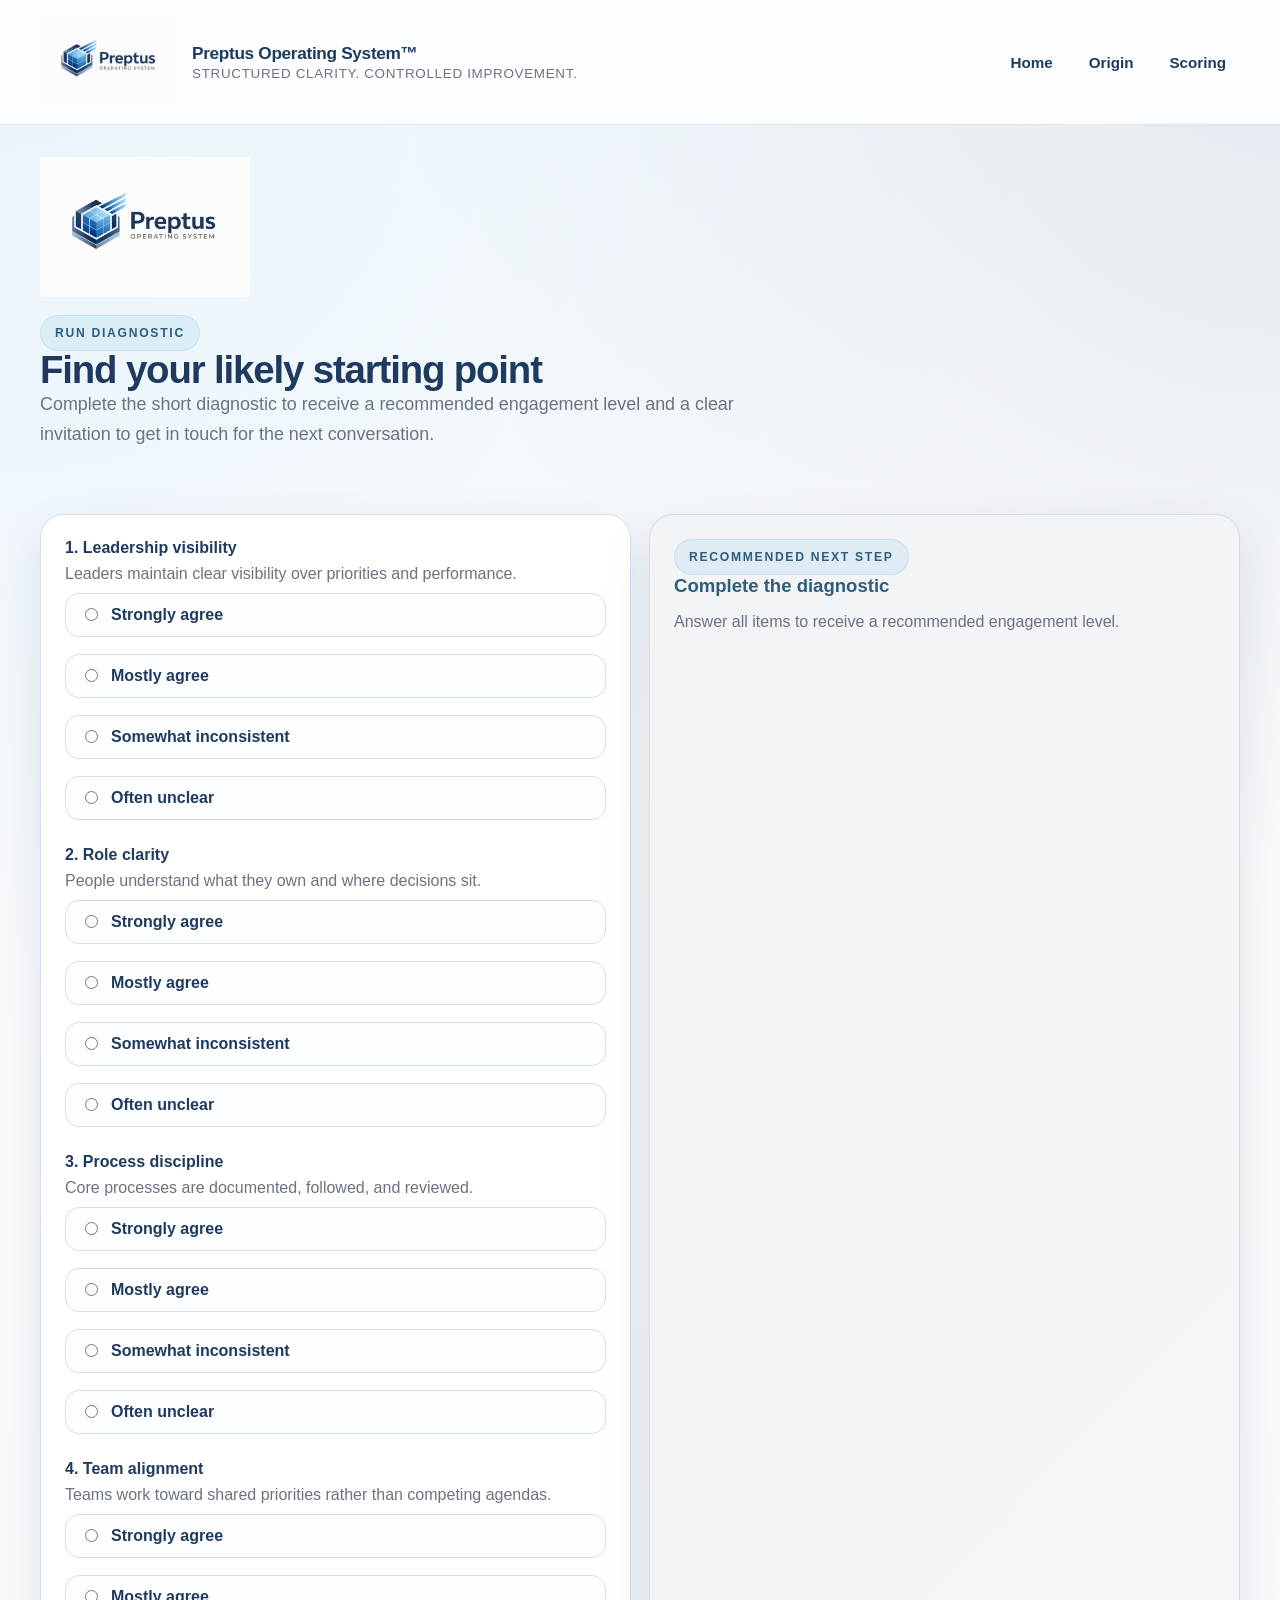
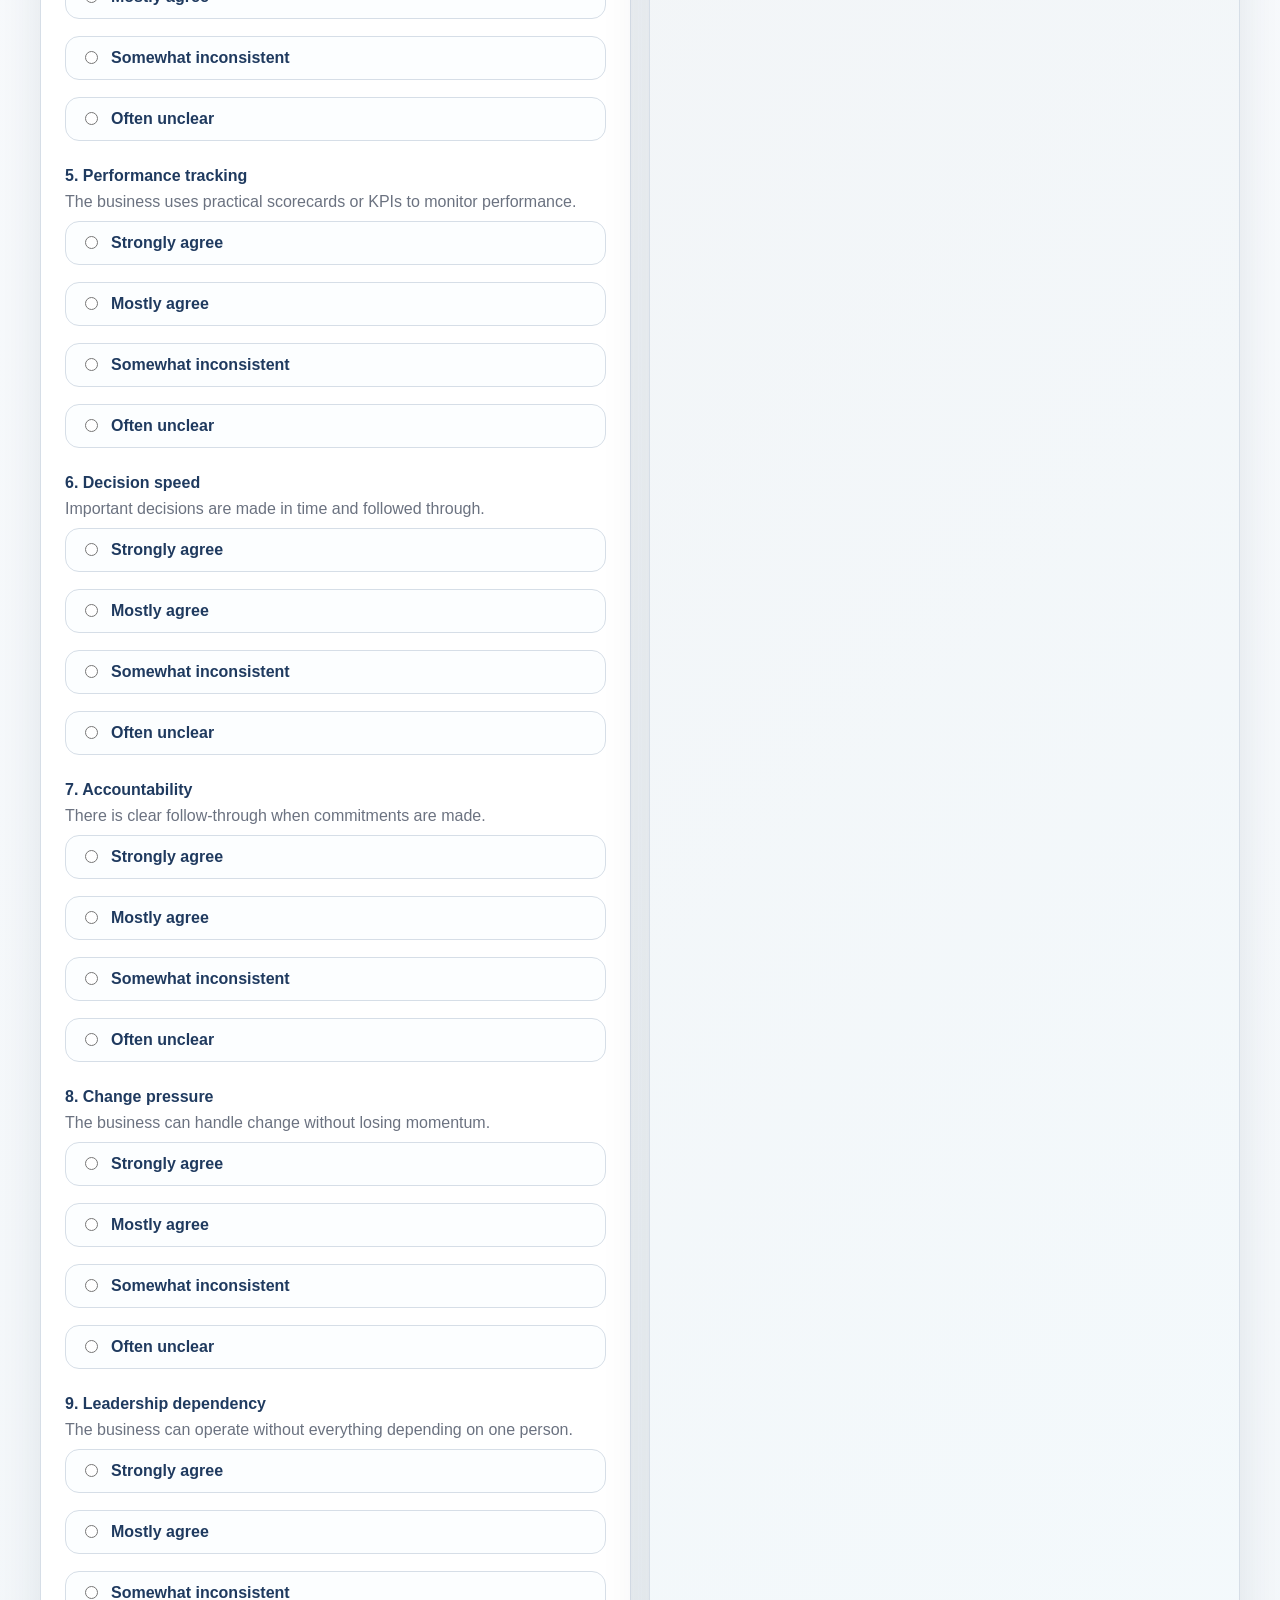
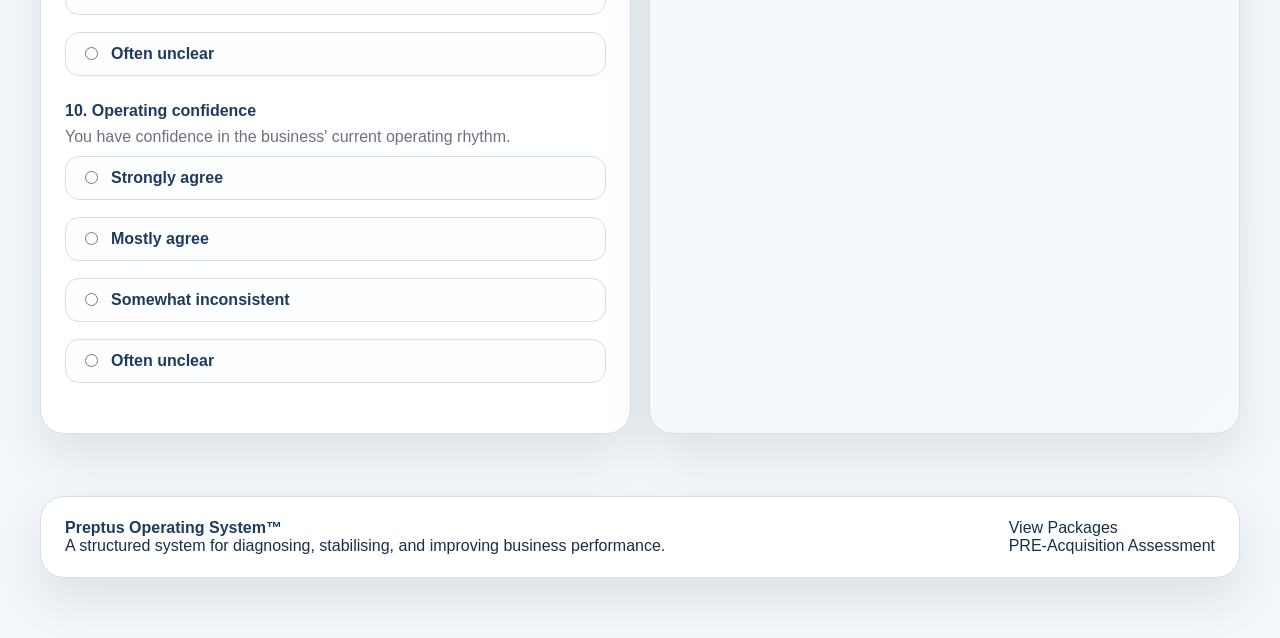
==== diagnostic.html @ 51f9f7cd "Add files via upload" ====
<!doctype html><html lang="en"><head><meta charset="utf-8"><meta name="viewport" content="width=device-width,initial-scale=1"><title>Run Diagnostic | Preptus Operating System™</title><link rel="stylesheet" href="styles.css"></head><body>
<header class="site-header"><div class="container header-inner"><a class="brand" href="index.html"><img src="logo.png" alt="Preptus logo"><div class="brand-lockup"><div class="brand-title">Preptus Operating System™</div><div class="brand-sub">Structured clarity. Controlled improvement.</div></div></a><nav class="nav"><a href="index.html">Home</a><a href="origin.html">Origin</a><a href="scoring.html">Scoring</a></nav></div></header>
<main class="container"><section class="page-hero"><img class="page-header-logo" src="logo.png" alt="Preptus logo"><div class="badge">Run Diagnostic</div><h1 class="page-title">Find your likely starting point</h1><p class="page-lead">Complete the short diagnostic to receive a recommended engagement level and a clear invitation to get in touch for the next conversation.</p></section>
<section class="section grid-2">
<div class="form-wrap">
<div class="field"><label>1. Leadership visibility</label><div class="muted" style="margin-bottom:10px">Leaders maintain clear visibility over priorities and performance.</div><div class="radio-group"><label class="radio-item"><input type="radio" name="q1" value="0"><span><strong>Strongly agree</strong></span></label><label class="radio-item"><input type="radio" name="q1" value="1"><span><strong>Mostly agree</strong></span></label><label class="radio-item"><input type="radio" name="q1" value="3"><span><strong>Somewhat inconsistent</strong></span></label><label class="radio-item"><input type="radio" name="q1" value="4"><span><strong>Often unclear</strong></span></label></div></div>
<div class="field"><label>2. Role clarity</label><div class="muted" style="margin-bottom:10px">People understand what they own and where decisions sit.</div><div class="radio-group"><label class="radio-item"><input type="radio" name="q2" value="0"><span><strong>Strongly agree</strong></span></label><label class="radio-item"><input type="radio" name="q2" value="1"><span><strong>Mostly agree</strong></span></label><label class="radio-item"><input type="radio" name="q2" value="3"><span><strong>Somewhat inconsistent</strong></span></label><label class="radio-item"><input type="radio" name="q2" value="4"><span><strong>Often unclear</strong></span></label></div></div>
<div class="field"><label>3. Process discipline</label><div class="muted" style="margin-bottom:10px">Core processes are documented, followed, and reviewed.</div><div class="radio-group"><label class="radio-item"><input type="radio" name="q3" value="0"><span><strong>Strongly agree</strong></span></label><label class="radio-item"><input type="radio" name="q3" value="1"><span><strong>Mostly agree</strong></span></label><label class="radio-item"><input type="radio" name="q3" value="3"><span><strong>Somewhat inconsistent</strong></span></label><label class="radio-item"><input type="radio" name="q3" value="4"><span><strong>Often unclear</strong></span></label></div></div>
<div class="field"><label>4. Team alignment</label><div class="muted" style="margin-bottom:10px">Teams work toward shared priorities rather than competing agendas.</div><div class="radio-group"><label class="radio-item"><input type="radio" name="q4" value="0"><span><strong>Strongly agree</strong></span></label><label class="radio-item"><input type="radio" name="q4" value="1"><span><strong>Mostly agree</strong></span></label><label class="radio-item"><input type="radio" name="q4" value="3"><span><strong>Somewhat inconsistent</strong></span></label><label class="radio-item"><input type="radio" name="q4" value="4"><span><strong>Often unclear</strong></span></label></div></div>
<div class="field"><label>5. Performance tracking</label><div class="muted" style="margin-bottom:10px">The business uses practical scorecards or KPIs to monitor performance.</div><div class="radio-group"><label class="radio-item"><input type="radio" name="q5" value="0"><span><strong>Strongly agree</strong></span></label><label class="radio-item"><input type="radio" name="q5" value="1"><span><strong>Mostly agree</strong></span></label><label class="radio-item"><input type="radio" name="q5" value="3"><span><strong>Somewhat inconsistent</strong></span></label><label class="radio-item"><input type="radio" name="q5" value="4"><span><strong>Often unclear</strong></span></label></div></div>
<div class="field"><label>6. Decision speed</label><div class="muted" style="margin-bottom:10px">Important decisions are made in time and followed through.</div><div class="radio-group"><label class="radio-item"><input type="radio" name="q6" value="0"><span><strong>Strongly agree</strong></span></label><label class="radio-item"><input type="radio" name="q6" value="1"><span><strong>Mostly agree</strong></span></label><label class="radio-item"><input type="radio" name="q6" value="3"><span><strong>Somewhat inconsistent</strong></span></label><label class="radio-item"><input type="radio" name="q6" value="4"><span><strong>Often unclear</strong></span></label></div></div>
<div class="field"><label>7. Accountability</label><div class="muted" style="margin-bottom:10px">There is clear follow-through when commitments are made.</div><div class="radio-group"><label class="radio-item"><input type="radio" name="q7" value="0"><span><strong>Strongly agree</strong></span></label><label class="radio-item"><input type="radio" name="q7" value="1"><span><strong>Mostly agree</strong></span></label><label class="radio-item"><input type="radio" name="q7" value="3"><span><strong>Somewhat inconsistent</strong></span></label><label class="radio-item"><input type="radio" name="q7" value="4"><span><strong>Often unclear</strong></span></label></div></div>
<div class="field"><label>8. Change pressure</label><div class="muted" style="margin-bottom:10px">The business can handle change without losing momentum.</div><div class="radio-group"><label class="radio-item"><input type="radio" name="q8" value="0"><span><strong>Strongly agree</strong></span></label><label class="radio-item"><input type="radio" name="q8" value="1"><span><strong>Mostly agree</strong></span></label><label class="radio-item"><input type="radio" name="q8" value="3"><span><strong>Somewhat inconsistent</strong></span></label><label class="radio-item"><input type="radio" name="q8" value="4"><span><strong>Often unclear</strong></span></label></div></div>
<div class="field"><label>9. Leadership dependency</label><div class="muted" style="margin-bottom:10px">The business can operate without everything depending on one person.</div><div class="radio-group"><label class="radio-item"><input type="radio" name="q9" value="0"><span><strong>Strongly agree</strong></span></label><label class="radio-item"><input type="radio" name="q9" value="1"><span><strong>Mostly agree</strong></span></label><label class="radio-item"><input type="radio" name="q9" value="3"><span><strong>Somewhat inconsistent</strong></span></label><label class="radio-item"><input type="radio" name="q9" value="4"><span><strong>Often unclear</strong></span></label></div></div>
<div class="field"><label>10. Operating confidence</label><div class="muted" style="margin-bottom:10px">You have confidence in the business' current operating rhythm.</div><div class="radio-group"><label class="radio-item"><input type="radio" name="q10" value="0"><span><strong>Strongly agree</strong></span></label><label class="radio-item"><input type="radio" name="q10" value="1"><span><strong>Mostly agree</strong></span></label><label class="radio-item"><input type="radio" name="q10" value="3"><span><strong>Somewhat inconsistent</strong></span></label><label class="radio-item"><input type="radio" name="q10" value="4"><span><strong>Often unclear</strong></span></label></div></div>
</div>
<aside class="score-panel"><div class="badge">Recommended next step</div><div class="score-tier" id="scoreTier">Complete the diagnostic</div><p id="scoreNote" class="note">Answer all items to receive a recommended engagement level.</p><div id="diagResult" class="hidden-result"><div class="recommend-box"><h3 id="diagPackage">Package recommended</h3><p id="diagSummary"></p></div><div class="contact-panel"><p class="small-note">If you would like more detail on the recommended package, reach out below and include any context you think would be helpful.</p><form class="contact-form"><div class="field"><label>Name</label><input type="text" placeholder="Your name"></div><div class="field"><label>Email</label><input type="email" placeholder="Your email"></div><div class="field"><label>Business name</label><input type="text" placeholder="Business name"></div><div class="field"><label>Anything important to know</label><textarea rows="4" placeholder="Current pressure, team size, goals, or timing"></textarea></div><button type="button" class="btn btn-primary">Request further information</button></form></div></div></aside>
</section></main><footer class="footer"><div class="container footer-card"><div><strong>Preptus Operating System™</strong><br>A structured system for diagnosing, stabilising, and improving business performance.</div><div><a href="packages.html">View Packages</a><br><a href="acquisition.html">PRE-Acquisition Assessment</a></div></div></footer><script src="script.js"></script></body></html>
---- styles.css ----
:root{
  --navy:#1F3A5F;
  --steel:#2F5D7C;
  --slate:#6B7280;
  --light:#E5E7EB;
  --accent:#3FA7D6;
  --ink:#163049;
  --soft:#F6F8FB;
  --white:#FFFFFF;
  --dark:#0F1724;
  --card:#F9FBFD;
  --line:#D6DEE7;
  --success:#2C7A7B;
  --shadow:0 20px 50px rgba(18,37,58,.10);
  --radius:24px;
  --max:1200px;
}
*{box-sizing:border-box}
html{scroll-behavior:smooth}
body{
  margin:0;
  font-family:Inter, Montserrat, Arial, Helvetica, sans-serif;
  color:var(--ink);
  background:
    radial-gradient(circle at top left, rgba(63,167,214,.10), transparent 26%),
    radial-gradient(circle at top right, rgba(47,93,124,.12), transparent 22%),
    linear-gradient(180deg, #fbfcfe 0%, #f3f7fa 100%);
}
a{color:inherit;text-decoration:none}
a:hover{text-decoration:none}
img{display:block;max-width:100%}
.container{width:min(var(--max), calc(100% - 40px));margin:0 auto}
.site-header{position:sticky;top:0;z-index:100;background:rgba(255,255,255,.88);backdrop-filter:blur(14px);border-bottom:1px solid rgba(214,222,231,.75)}
.header-inner{display:flex;align-items:center;justify-content:space-between;gap:20px;padding:16px 0}
.brand{display:flex;align-items:center;gap:14px;min-width:0}
.brand img{width:138px;height:auto}
.brand-title{font-weight:800;color:var(--navy);letter-spacing:-.02em;font-size:1.08rem}
.brand-sub{color:var(--slate);font-size:.84rem;margin-top:2px;letter-spacing:.05em;text-transform:uppercase}
.nav{display:flex;align-items:center;gap:8px;flex-wrap:wrap}
.nav a{padding:10px 14px;border-radius:999px;color:var(--navy);font-weight:700;font-size:.95rem}
.nav a.active,.nav a:hover{background:var(--soft)}
.hero{padding:72px 0 34px}
.hero-grid{display:grid;grid-template-columns:1.1fr .9fr;gap:34px;align-items:center}
.eyebrow,.badge,.tier{display:inline-flex;align-items:center;gap:10px;padding:10px 14px;border-radius:999px;background:rgba(63,167,214,.10);color:var(--steel);font-size:.76rem;font-weight:800;letter-spacing:.14em;text-transform:uppercase;border:1px solid rgba(63,167,214,.15)}
h1{margin:18px 0 14px;font-size:clamp(2.4rem,5vw,5rem);line-height:.98;letter-spacing:-.04em;color:var(--navy)}
h2,.page-title{margin:0;font-size:clamp(1.7rem,3vw,2.6rem);letter-spacing:-.03em;color:var(--navy)}
.lead,.page-lead{margin:0;max-width:760px;font-size:1.12rem;line-height:1.72;color:var(--slate)}
.hero-actions{display:flex;flex-wrap:wrap;gap:14px;margin-top:26px}
.btn{display:inline-flex;align-items:center;justify-content:center;gap:10px;padding:16px 22px;border-radius:999px;font-weight:800;transition:.18s ease}
.btn:hover{transform:translateY(-1px)}
.btn-primary{background:linear-gradient(135deg,var(--steel),var(--navy));color:#fff;box-shadow:var(--shadow)}
.btn-secondary{background:#fff;color:var(--navy);border:1px solid var(--line)}
.btn-ghost{background:rgba(63,167,214,.10);color:var(--steel);border:1px solid rgba(63,167,214,.15)}
.hero-panel,.card,.table-wrap,.form-wrap,.score-panel,.footer-card,.strip{background:#fff;border:1px solid var(--line);border-radius:24px;box-shadow:var(--shadow)}
.hero-panel{padding:24px}
.hero-logo-card{background:linear-gradient(145deg, #ffffff 5%, #f1f6fb 100%);border-radius:24px;padding:20px;border:1px solid var(--line)}
.hero-logo-card img{width:100%;max-width:460px;margin:0 auto}
.metrics{display:grid;grid-template-columns:repeat(2,minmax(0,1fr));gap:14px;margin-top:16px}
.metric{background:#fff;border:1px solid var(--line);border-radius:18px;padding:16px}
.metric strong{display:block;font-size:1.2rem;line-height:1.2;color:var(--navy);margin-bottom:6px}
.metric span{color:var(--slate);font-size:.95rem;line-height:1.5}
.section,.page-hero{padding:32px 0}
.section-head{display:flex;justify-content:space-between;gap:20px;align-items:end;margin-bottom:18px}
.section-head p,.section-intro{margin:0;max-width:640px;color:var(--slate);line-height:1.7}
.grid-2,.grid-3,.grid-4,.phase-grid,.panel-row{display:grid;gap:18px}
.grid-2{grid-template-columns:repeat(2,minmax(0,1fr))}
.grid-3{grid-template-columns:repeat(3,minmax(0,1fr))}
.grid-4{grid-template-columns:repeat(4,minmax(0,1fr))}
.card{padding:24px}
.card h3{margin:0 0 10px;color:var(--navy);font-size:1.18rem;letter-spacing:-.02em}
.card p,.card li,.card .sub{color:var(--slate);line-height:1.7}
.card ul{margin:0;padding-left:18px}
.icon-dot{width:44px;height:44px;border-radius:14px;display:grid;place-items:center;background:linear-gradient(135deg, rgba(63,167,214,.14), rgba(31,58,95,.08));color:var(--navy);font-weight:900;margin-bottom:14px}
.method-band{background:linear-gradient(135deg, rgba(31,58,95,.97), rgba(47,93,124,.95));color:#fff;border-radius:30px;padding:34px;box-shadow:var(--shadow)}
.method-band h2,.method-band h3{color:#fff}
.method-band p,.method-band li{color:rgba(255,255,255,.84)}
.phase-grid{grid-template-columns:repeat(3,minmax(0,1fr));margin-top:20px}
.phase{background:rgba(255,255,255,.07);border:1px solid rgba(255,255,255,.12);border-radius:22px;padding:22px}
.phase .step{color:#9dd6ef;text-transform:uppercase;letter-spacing:.14em;font-size:.76rem;font-weight:800;margin-bottom:10px}
.strip{padding:18px 20px;display:flex;justify-content:space-between;gap:18px;align-items:center;flex-wrap:wrap}
.strip strong{color:var(--navy);font-size:1.02rem}
.package{position:relative;overflow:hidden}
.package::after{content:"";position:absolute;inset:auto -40px -40px auto;width:120px;height:120px;background:radial-gradient(circle, rgba(63,167,214,.12), transparent 62%)}
.mock-interface{background:var(--dark);border-radius:30px;overflow:hidden;box-shadow:0 26px 70px rgba(15,23,36,.30);border:1px solid rgba(255,255,255,.05)}
.mock-topbar{display:flex;justify-content:space-between;align-items:center;padding:16px 18px;background:rgba(255,255,255,.04);border-bottom:1px solid rgba(255,255,255,.07)}
.mock-title{color:#fff;font-weight:800}.mock-sub{color:rgba(255,255,255,.60);font-size:.9rem}
.mock-body{display:grid;grid-template-columns:240px 1fr;min-height:420px}
.sidebar{padding:18px;border-right:1px solid rgba(255,255,255,.07);background:rgba(255,255,255,.02)}
.sidebar .nav-item{padding:12px 14px;border-radius:14px;color:rgba(255,255,255,.72);margin-bottom:10px;font-weight:700}
.sidebar .nav-item.active{background:rgba(63,167,214,.18);color:#fff}
.panel-area{padding:22px;display:grid;gap:16px}.panel-row{grid-template-columns:repeat(3,minmax(0,1fr))}
.panel-card{background:rgba(255,255,255,.04);border:1px solid rgba(255,255,255,.07);border-radius:20px;padding:18px}
.panel-card h4{margin:0 0 8px;color:#fff}.panel-card p{margin:0;color:rgba(255,255,255,.66);line-height:1.6;font-size:.95rem}
.bar{height:10px;border-radius:999px;background:rgba(255,255,255,.08);overflow:hidden;margin-top:12px}.bar>span{display:block;height:100%;border-radius:999px;background:linear-gradient(90deg,var(--accent),#8fd2ec)}
.table-wrap{overflow-x:auto}.table-wrap table{width:100%;border-collapse:collapse;min-width:700px}.table-wrap th,.table-wrap td{padding:14px 16px;border-bottom:1px solid var(--line);vertical-align:top}.table-wrap th{background:var(--navy);color:#fff;text-align:left}.table-wrap tr:nth-child(even) td{background:#fbfdff}
.form-wrap,.score-panel{padding:24px}.score-panel{background:linear-gradient(135deg, rgba(31,58,95,.06), rgba(63,167,214,.06)), #fff}
.score-big{font-size:3rem;line-height:1;color:var(--navy);font-weight:900;margin:8px 0 10px}.score-tier{font-size:1.16rem;font-weight:800;color:var(--steel);margin-bottom:10px}
.field{margin-bottom:18px}label{display:block;font-weight:800;margin-bottom:8px;color:var(--navy)}.radio-group{display:grid;gap:9px}.radio-item{display:flex;gap:10px;align-items:flex-start;padding:12px 14px;border-radius:14px;border:1px solid var(--line);background:#fcfeff}.radio-item input{width:auto;margin-top:2px}.muted,.note{color:var(--slate)}
.footer{padding:30px 0 60px}.footer-card{padding:22px 24px;display:flex;justify-content:space-between;gap:16px;flex-wrap:wrap}.footer-card strong{color:var(--navy)}
.page-header-logo{width:210px;margin-bottom:18px}.list-check{padding-left:18px;line-height:1.7}
@media (max-width:1040px){.hero-grid,.grid-2,.grid-3,.grid-4,.phase-grid,.panel-row,.mock-body{grid-template-columns:1fr}.section-head{align-items:start;flex-direction:column}.header-inner{flex-direction:column;align-items:flex-start}.brand img{width:122px}}
@media (max-width:680px){.container{width:min(var(--max), calc(100% - 24px))}.hero{padding-top:42px}.metrics{grid-template-columns:1fr}.nav{gap:4px}.nav a{padding:9px 11px;font-size:.9rem}.btn{width:100%}}

.hidden-result{display:none;margin-top:18px}
.recommend-box{padding:18px;border:1px solid var(--line);border-radius:18px;background:#fff;margin-bottom:18px}
.recommend-box h3{margin:0 0 8px;color:var(--navy)}
.contact-form input,.contact-form textarea{width:100%;padding:14px 16px;border:1px solid var(--line);border-radius:14px;font:inherit;color:var(--ink);background:#fcfeff}
.contact-form textarea{resize:vertical}

.inline-actions{display:flex;gap:12px;flex-wrap:wrap;margin-top:18px}
.contact-panel{margin-top:16px;padding-top:8px}
.small-note{font-size:.92rem;color:var(--slate)}
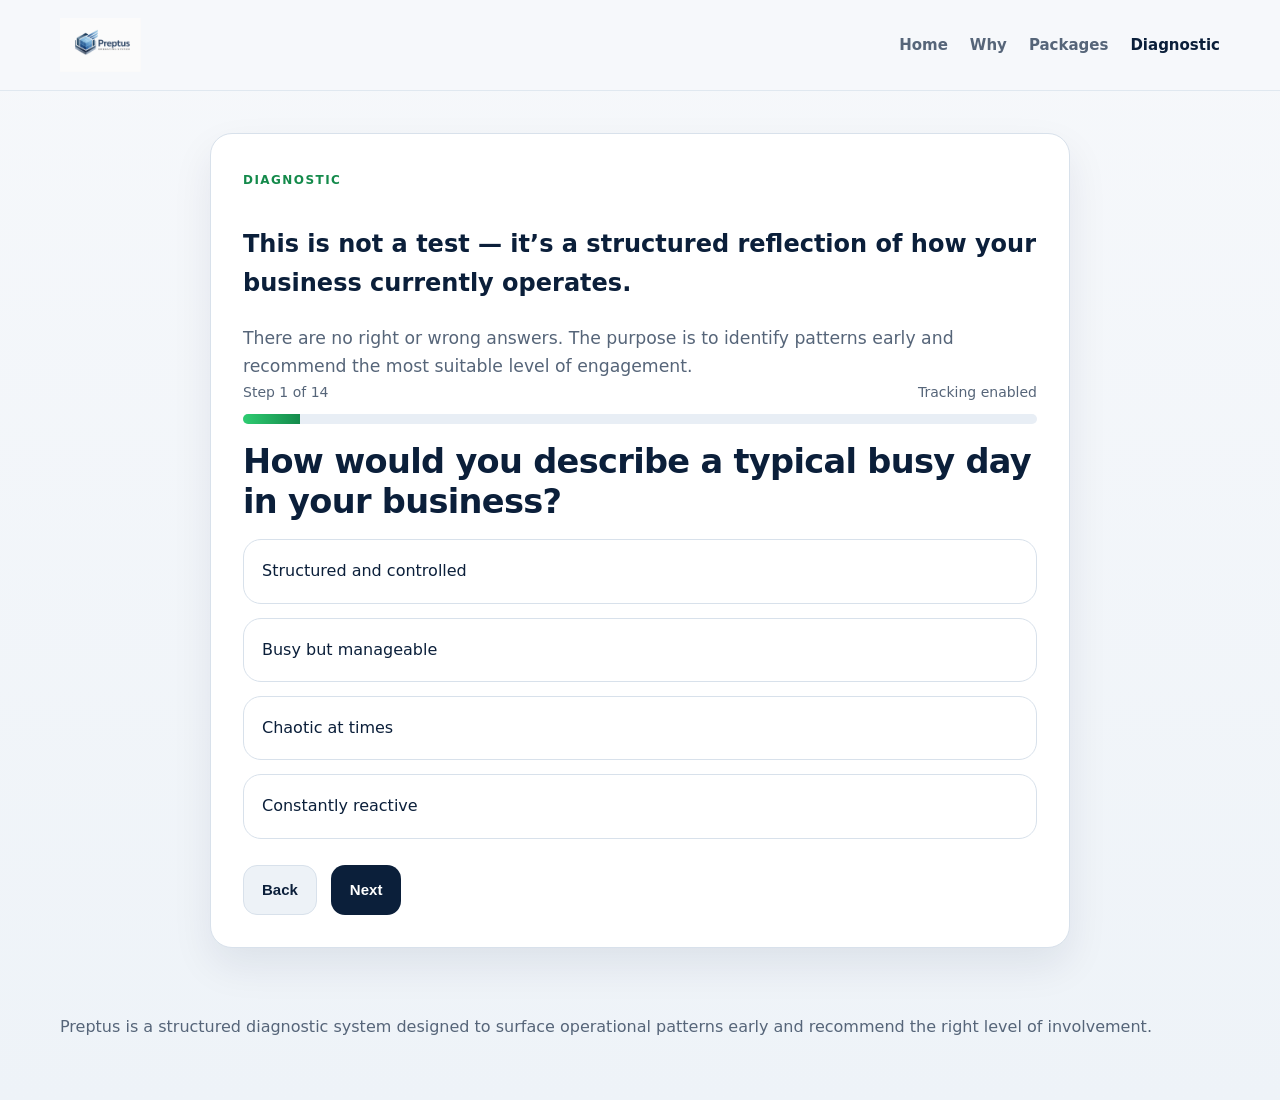
==== commit ff0f73bc: "Add files via upload" ====
--- a/diagnostic.html
+++ b/diagnostic.html
@@ -1,18 +1,87 @@
-<!doctype html><html lang="en"><head><meta charset="utf-8"><meta name="viewport" content="width=device-width,initial-scale=1"><title>Run Diagnostic | Preptus Operating System™</title><link rel="stylesheet" href="styles.css"></head><body>
-<header class="site-header"><div class="container header-inner"><a class="brand" href="index.html"><img src="logo.png" alt="Preptus logo"><div class="brand-lockup"><div class="brand-title">Preptus Operating System™</div><div class="brand-sub">Structured clarity. Controlled improvement.</div></div></a><nav class="nav"><a href="index.html">Home</a><a href="origin.html">Origin</a><a href="scoring.html">Scoring</a></nav></div></header>
-<main class="container"><section class="page-hero"><img class="page-header-logo" src="logo.png" alt="Preptus logo"><div class="badge">Run Diagnostic</div><h1 class="page-title">Find your likely starting point</h1><p class="page-lead">Complete the short diagnostic to receive a recommended engagement level and a clear invitation to get in touch for the next conversation.</p></section>
-<section class="section grid-2">
-<div class="form-wrap">
-<div class="field"><label>1. Leadership visibility</label><div class="muted" style="margin-bottom:10px">Leaders maintain clear visibility over priorities and performance.</div><div class="radio-group"><label class="radio-item"><input type="radio" name="q1" value="0"><span><strong>Strongly agree</strong></span></label><label class="radio-item"><input type="radio" name="q1" value="1"><span><strong>Mostly agree</strong></span></label><label class="radio-item"><input type="radio" name="q1" value="3"><span><strong>Somewhat inconsistent</strong></span></label><label class="radio-item"><input type="radio" name="q1" value="4"><span><strong>Often unclear</strong></span></label></div></div>
-<div class="field"><label>2. Role clarity</label><div class="muted" style="margin-bottom:10px">People understand what they own and where decisions sit.</div><div class="radio-group"><label class="radio-item"><input type="radio" name="q2" value="0"><span><strong>Strongly agree</strong></span></label><label class="radio-item"><input type="radio" name="q2" value="1"><span><strong>Mostly agree</strong></span></label><label class="radio-item"><input type="radio" name="q2" value="3"><span><strong>Somewhat inconsistent</strong></span></label><label class="radio-item"><input type="radio" name="q2" value="4"><span><strong>Often unclear</strong></span></label></div></div>
-<div class="field"><label>3. Process discipline</label><div class="muted" style="margin-bottom:10px">Core processes are documented, followed, and reviewed.</div><div class="radio-group"><label class="radio-item"><input type="radio" name="q3" value="0"><span><strong>Strongly agree</strong></span></label><label class="radio-item"><input type="radio" name="q3" value="1"><span><strong>Mostly agree</strong></span></label><label class="radio-item"><input type="radio" name="q3" value="3"><span><strong>Somewhat inconsistent</strong></span></label><label class="radio-item"><input type="radio" name="q3" value="4"><span><strong>Often unclear</strong></span></label></div></div>
-<div class="field"><label>4. Team alignment</label><div class="muted" style="margin-bottom:10px">Teams work toward shared priorities rather than competing agendas.</div><div class="radio-group"><label class="radio-item"><input type="radio" name="q4" value="0"><span><strong>Strongly agree</strong></span></label><label class="radio-item"><input type="radio" name="q4" value="1"><span><strong>Mostly agree</strong></span></label><label class="radio-item"><input type="radio" name="q4" value="3"><span><strong>Somewhat inconsistent</strong></span></label><label class="radio-item"><input type="radio" name="q4" value="4"><span><strong>Often unclear</strong></span></label></div></div>
-<div class="field"><label>5. Performance tracking</label><div class="muted" style="margin-bottom:10px">The business uses practical scorecards or KPIs to monitor performance.</div><div class="radio-group"><label class="radio-item"><input type="radio" name="q5" value="0"><span><strong>Strongly agree</strong></span></label><label class="radio-item"><input type="radio" name="q5" value="1"><span><strong>Mostly agree</strong></span></label><label class="radio-item"><input type="radio" name="q5" value="3"><span><strong>Somewhat inconsistent</strong></span></label><label class="radio-item"><input type="radio" name="q5" value="4"><span><strong>Often unclear</strong></span></label></div></div>
-<div class="field"><label>6. Decision speed</label><div class="muted" style="margin-bottom:10px">Important decisions are made in time and followed through.</div><div class="radio-group"><label class="radio-item"><input type="radio" name="q6" value="0"><span><strong>Strongly agree</strong></span></label><label class="radio-item"><input type="radio" name="q6" value="1"><span><strong>Mostly agree</strong></span></label><label class="radio-item"><input type="radio" name="q6" value="3"><span><strong>Somewhat inconsistent</strong></span></label><label class="radio-item"><input type="radio" name="q6" value="4"><span><strong>Often unclear</strong></span></label></div></div>
-<div class="field"><label>7. Accountability</label><div class="muted" style="margin-bottom:10px">There is clear follow-through when commitments are made.</div><div class="radio-group"><label class="radio-item"><input type="radio" name="q7" value="0"><span><strong>Strongly agree</strong></span></label><label class="radio-item"><input type="radio" name="q7" value="1"><span><strong>Mostly agree</strong></span></label><label class="radio-item"><input type="radio" name="q7" value="3"><span><strong>Somewhat inconsistent</strong></span></label><label class="radio-item"><input type="radio" name="q7" value="4"><span><strong>Often unclear</strong></span></label></div></div>
-<div class="field"><label>8. Change pressure</label><div class="muted" style="margin-bottom:10px">The business can handle change without losing momentum.</div><div class="radio-group"><label class="radio-item"><input type="radio" name="q8" value="0"><span><strong>Strongly agree</strong></span></label><label class="radio-item"><input type="radio" name="q8" value="1"><span><strong>Mostly agree</strong></span></label><label class="radio-item"><input type="radio" name="q8" value="3"><span><strong>Somewhat inconsistent</strong></span></label><label class="radio-item"><input type="radio" name="q8" value="4"><span><strong>Often unclear</strong></span></label></div></div>
-<div class="field"><label>9. Leadership dependency</label><div class="muted" style="margin-bottom:10px">The business can operate without everything depending on one person.</div><div class="radio-group"><label class="radio-item"><input type="radio" name="q9" value="0"><span><strong>Strongly agree</strong></span></label><label class="radio-item"><input type="radio" name="q9" value="1"><span><strong>Mostly agree</strong></span></label><label class="radio-item"><input type="radio" name="q9" value="3"><span><strong>Somewhat inconsistent</strong></span></label><label class="radio-item"><input type="radio" name="q9" value="4"><span><strong>Often unclear</strong></span></label></div></div>
-<div class="field"><label>10. Operating confidence</label><div class="muted" style="margin-bottom:10px">You have confidence in the business' current operating rhythm.</div><div class="radio-group"><label class="radio-item"><input type="radio" name="q10" value="0"><span><strong>Strongly agree</strong></span></label><label class="radio-item"><input type="radio" name="q10" value="1"><span><strong>Mostly agree</strong></span></label><label class="radio-item"><input type="radio" name="q10" value="3"><span><strong>Somewhat inconsistent</strong></span></label><label class="radio-item"><input type="radio" name="q10" value="4"><span><strong>Often unclear</strong></span></label></div></div>
-</div>
-<aside class="score-panel"><div class="badge">Recommended next step</div><div class="score-tier" id="scoreTier">Complete the diagnostic</div><p id="scoreNote" class="note">Answer all items to receive a recommended engagement level.</p><div id="diagResult" class="hidden-result"><div class="recommend-box"><h3 id="diagPackage">Package recommended</h3><p id="diagSummary"></p></div><div class="contact-panel"><p class="small-note">If you would like more detail on the recommended package, reach out below and include any context you think would be helpful.</p><form class="contact-form"><div class="field"><label>Name</label><input type="text" placeholder="Your name"></div><div class="field"><label>Email</label><input type="email" placeholder="Your email"></div><div class="field"><label>Business name</label><input type="text" placeholder="Business name"></div><div class="field"><label>Anything important to know</label><textarea rows="4" placeholder="Current pressure, team size, goals, or timing"></textarea></div><button type="button" class="btn btn-primary">Request further information</button></form></div></div></aside>
-</section></main><footer class="footer"><div class="container footer-card"><div><strong>Preptus Operating System™</strong><br>A structured system for diagnosing, stabilising, and improving business performance.</div><div><a href="packages.html">View Packages</a><br><a href="acquisition.html">PRE-Acquisition Assessment</a></div></div></footer><script src="script.js"></script></body></html>+<!DOCTYPE html><html lang="en"><head><meta charset="UTF-8" /><meta name="viewport" content="width=device-width, initial-scale=1.0" /><title>Preptus | Diagnostic</title><link rel="stylesheet" href="styles.css" /></head><body>
+<header class="site-header">
+  <div class="container nav-wrap">
+    <a class="brand" href="index.html"><img src="assets/logo.png" alt="Preptus logo" /></a>
+    <nav class="nav-links">
+      <a  href="index.html">Home</a>
+      <a  href="why.html">Why</a>
+      <a  href="packages.html">Packages</a>
+      <a class="active" href="diagnostic.html">Diagnostic</a>
+    </nav>
+  </div>
+</header>
+
+<main>
+  <section class="hero-band"><div class="container"><div class="panel steps-shell">
+    <span class="kicker">Diagnostic</span>
+    <h2>This is not a test — it’s a structured reflection of how your business currently operates.</h2>
+    <p class="lead">There are no right or wrong answers. The purpose is to identify patterns early and recommend the most suitable level of engagement.</p>
+    <div class="progress-wrap">
+      <div class="progress-top"><span id="progressText">Step 1 of 14</span><span class="small" id="trackingText">Tracking enabled</span></div>
+      <div class="progress-bar"><div id="progressBar"></div></div>
+    </div>
+    <h3 class="question" id="questionText"></h3>
+    <div class="option-list" id="answers"></div>
+    <div class="cta-row">
+      <button class="btn btn-secondary" id="backBtn" type="button">Back</button>
+      <button class="btn btn-primary" id="nextBtn" type="button" disabled>Next</button>
+    </div>
+  </div></div></section>
+</main>
+<script>
+const questions = [{"key": "workflow", "question": "How would you describe a typical busy day in your business?", "answers": ["Structured and controlled", "Busy but manageable", "Chaotic at times", "Constantly reactive"]}, {"key": "fallbehind", "question": "When things fall behind, what usually causes it?", "answers": ["Volume spikes", "Staffing gaps", "Unclear responsibilities", "Poor communication"]}, {"key": "roles", "question": "How clearly defined are roles within your team?", "answers": ["Very clear", "Mostly clear", "Some overlap", "Often unclear"]}, {"key": "stockconfidence", "question": "How confident are you in your current stock holding?", "answers": ["Very confident", "Mostly aligned", "Some inconsistencies", "Often mismatched"]}, {"key": "stocksource", "question": "How often do you need to source items you thought you had?", "answers": ["Rarely", "Occasionally", "Frequently", "Constantly"]}, {"key": "ordering", "question": "What best describes your stock ordering approach?", "answers": ["Structured and planned", "Mostly consistent", "Reactive at times", "Largely reactive"]}, {"key": "supplierengagement", "question": "How engaged are your key suppliers with your business?", "answers": ["Highly engaged", "Regular contact", "Occasional", "Minimal"]}, {"key": "supplierinfluence", "question": "How much influence do suppliers have over your purchasing decisions?", "answers": ["Minimal", "Balanced", "Moderate", "High"]}, {"key": "workloadhandle", "question": "How does your team handle increased workload?", "answers": ["Smoothly", "Some pressure", "Noticeable strain", "Breakdowns occur"]}, {"key": "capacity", "question": "How would you describe your current workload versus capacity?", "answers": ["Comfortable", "Near capacity", "Over capacity", "Constantly stretched"]}, {"key": "alignment", "question": "How aligned is your team in how they work together?", "answers": ["Highly aligned", "Mostly aligned", "Some friction", "Disconnected"]}, {"key": "missedtasks", "question": "How often do tasks get missed or duplicated?", "answers": ["Rarely", "Occasionally", "Frequently", "Regularly"]}, {"key": "environment", "question": "Which best describes your current business environment?", "answers": ["Stable and controlled", "Busy but consistent", "Some disorganisation", "Increasingly reactive"]}, {"key": "sentiment", "question": "What best describes team and customer sentiment?", "answers": ["Positive and engaged", "Generally good", "Mixed", "Frustrated or negative"]}];
+let current = 0;
+const state = JSON.parse(sessionStorage.getItem('preptusDiagnosticState') || '{}');
+state.answers = state.answers || {};
+state.backtracks = state.backtracks || 0;
+state.answerChanges = state.answerChanges || 0;
+state.timestamps = state.timestamps || { startedAt: new Date().toISOString() };
+const progressText = document.getElementById('progressText');
+const progressBar = document.getElementById('progressBar');
+const questionText = document.getElementById('questionText');
+const answersEl = document.getElementById('answers');
+const backBtn = document.getElementById('backBtn');
+const nextBtn = document.getElementById('nextBtn');
+function saveState() { sessionStorage.setItem('preptusDiagnosticState', JSON.stringify(state)); }
+function render() {
+  const q = questions[current];
+  const pct = ((current + 1) / questions.length) * 100;
+  progressText.textContent = `Step ${current + 1} of ${questions.length}`;
+  progressBar.style.width = pct + '%';
+  questionText.textContent = q.question;
+  backBtn.disabled = current === 0;
+  answersEl.innerHTML = '';
+  q.answers.forEach((label, idx) => {
+    const value = idx + 1;
+    const option = document.createElement('label');
+    option.className = 'option';
+    if (state.answers[q.key] === value) option.classList.add('selected');
+    option.innerHTML = `<input type="radio" name="${q.key}" value="${value}"><span>${label}</span>`;
+    option.addEventListener('click', () => selectAnswer(q.key, value));
+    answersEl.appendChild(option);
+  });
+  nextBtn.disabled = typeof state.answers[q.key] === 'undefined';
+  nextBtn.textContent = current === questions.length - 1 ? 'See Results' : 'Next';
+  saveState();
+}
+function selectAnswer(key, value) {
+  if (typeof state.answers[key] !== 'undefined' && state.answers[key] !== value) state.answerChanges += 1;
+  state.answers[key] = value;
+  saveState();
+  render();
+}
+backBtn.addEventListener('click', () => { if (current > 0) { current -= 1; state.backtracks += 1; saveState(); render(); } });
+nextBtn.addEventListener('click', () => {
+  const key = questions[current].key;
+  if (typeof state.answers[key] === 'undefined') return;
+  if (current < questions.length - 1) { current += 1; render(); }
+  else {
+    state.total = Object.values(state.answers).reduce((sum, n) => sum + Number(n || 0), 0);
+    state.timestamps.completedAt = new Date().toISOString();
+    saveState();
+    window.location.href = 'results.html';
+  }
+});
+render();
+</script>
+<footer class="footer"><div class="container">Preptus is a structured diagnostic system designed to surface operational patterns early and recommend the right level of involvement.</div></footer></body></html>
--- a/styles.css
+++ b/styles.css
@@ -1,113 +1,98 @@
 
-:root{
-  --navy:#1F3A5F;
-  --steel:#2F5D7C;
-  --slate:#6B7280;
-  --light:#E5E7EB;
-  --accent:#3FA7D6;
-  --ink:#163049;
-  --soft:#F6F8FB;
-  --white:#FFFFFF;
-  --dark:#0F1724;
-  --card:#F9FBFD;
-  --line:#D6DEE7;
-  --success:#2C7A7B;
-  --shadow:0 20px 50px rgba(18,37,58,.10);
-  --radius:24px;
-  --max:1200px;
+:root {
+  --bg: #f6f8fb;
+  --bg2:#eef3f8;
+  --panel: #ffffff;
+  --ink: #0b1f3a;
+  --muted: #566579;
+  --line: #d8e1eb;
+  --accent: #2ecc71;
+  --accent-dark:#148a4b;
+  --soft:#f2f6fb;
+  --shadow: 0 18px 40px rgba(11,31,58,0.08);
+  --radius: 22px;
+  --max: 1160px;
 }
 *{box-sizing:border-box}
 html{scroll-behavior:smooth}
-body{
-  margin:0;
-  font-family:Inter, Montserrat, Arial, Helvetica, sans-serif;
-  color:var(--ink);
-  background:
-    radial-gradient(circle at top left, rgba(63,167,214,.10), transparent 26%),
-    radial-gradient(circle at top right, rgba(47,93,124,.12), transparent 22%),
-    linear-gradient(180deg, #fbfcfe 0%, #f3f7fa 100%);
+body{margin:0;font-family:Inter,ui-sans-serif,system-ui,-apple-system,BlinkMacSystemFont,"Segoe UI",sans-serif;background:linear-gradient(180deg,var(--bg) 0%,var(--bg2) 100%);color:var(--ink);line-height:1.65}
+a{color:inherit;text-decoration:none}
+img{max-width:100%;display:block}
+.container{width:min(calc(100% - 40px),var(--max));margin:0 auto}
+.site-header{position:sticky;top:0;z-index:20;background:rgba(246,248,251,.92);backdrop-filter:blur(10px);border-bottom:1px solid rgba(216,225,235,.7)}
+.nav-wrap{display:flex;align-items:center;justify-content:space-between;padding:18px 0;gap:20px}
+.brand img{height:54px;width:auto}
+.nav-links{display:flex;flex-wrap:wrap;gap:22px;font-size:15px}
+.nav-links a{color:var(--muted);font-weight:600}
+.nav-links a.active,.nav-links a:hover{color:var(--ink)}
+.hero-band{padding:42px 0 26px}
+.band{display:grid;grid-template-columns:280px 1fr;gap:36px;align-items:center;background:var(--panel);border:1px solid var(--line);border-radius:28px;padding:34px;box-shadow:var(--shadow)}
+.band-logo{padding-right:12px;border-right:1px solid var(--line)}
+.band-copy h1{font-size:clamp(2.1rem,5vw,4rem);line-height:1.05;letter-spacing:-.04em;margin:0 0 12px}
+.band-copy p{font-size:1.1rem;color:var(--muted);margin:0}
+.mega-line{font-size:clamp(1.55rem,4vw,3rem);line-height:1.1;letter-spacing:-.03em;margin:0 0 18px}
+.section{padding:34px 0}
+.section-lg{padding:64px 0}
+.panel{background:var(--panel);border:1px solid var(--line);border-radius:var(--radius);box-shadow:var(--shadow);padding:32px}
+.kicker{display:inline-block;font-size:12px;letter-spacing:.12em;text-transform:uppercase;color:var(--accent-dark);font-weight:700;margin-bottom:14px}
+.section h2{font-size:clamp(1.8rem,3vw,2.6rem);line-height:1.1;letter-spacing:-.03em;margin:0 0 14px}
+.lead{font-size:1.08rem;color:var(--muted);max-width:760px;margin:0}
+.compare-grid{display:grid;grid-template-columns:1fr 1fr;gap:24px;margin-top:28px}
+.compare-card{background:var(--panel);border:1px solid var(--line);border-radius:20px;padding:26px}
+.compare-card.primary{border-color:rgba(46,204,113,.45);box-shadow:0 10px 24px rgba(46,204,113,.10)}
+.compare-card h3{margin:0 0 12px;font-size:1.35rem}
+.compare-card ul{margin:0;padding-left:20px;color:var(--muted)}
+.compare-card li+li{margin-top:10px}
+.cta-row{display:flex;gap:14px;flex-wrap:wrap;margin-top:24px}
+.btn{display:inline-flex;align-items:center;justify-content:center;border-radius:14px;padding:14px 18px;font-weight:700;font-size:15px;min-height:50px;border:1px solid transparent;cursor:pointer}
+.btn-primary{background:var(--ink);color:#fff}
+.btn-secondary{background:#edf2f7;color:var(--ink);border-color:var(--line)}
+.grid-3{display:grid;grid-template-columns:repeat(3,1fr);gap:22px}
+.card{background:var(--panel);border:1px solid var(--line);border-radius:20px;padding:26px;box-shadow:var(--shadow)}
+.card h3{margin:0 0 10px;font-size:1.2rem}
+.card p{margin:0;color:var(--muted)}
+.package-grid{display:grid;grid-template-columns:repeat(3,1fr);gap:22px}
+.package-card{background:var(--panel);border:1px solid var(--line);border-radius:20px;padding:24px;box-shadow:var(--shadow);min-height:220px}
+.package-card h3{margin:0 0 8px;font-size:1.15rem}
+.package-card .range{display:inline-block;margin-bottom:12px;padding:6px 10px;border-radius:999px;background:#edf7f1;color:var(--accent-dark);font-size:12px;font-weight:700}
+.package-card p{color:var(--muted);margin:0 0 14px}
+.package-card ul{margin:0;padding-left:18px;color:var(--muted)}
+.package-sep{margin-top:32px;padding-top:32px;border-top:1px dashed #b8c7d9}
+.note{font-size:14px;color:var(--muted)}
+.footer{padding:40px 0 60px;color:var(--muted)}
+.steps-shell{max-width:860px;margin:0 auto}
+.progress-wrap{margin:0 0 18px}
+.progress-top{display:flex;justify-content:space-between;gap:18px;align-items:center;color:var(--muted);font-size:14px}
+.progress-bar{height:10px;background:#e8eef5;border-radius:999px;overflow:hidden;margin-top:10px}
+.progress-bar > div{height:100%;background:linear-gradient(90deg,var(--accent) 0%, var(--accent-dark) 100%);width:0;transition:width .25s ease}
+.question{font-size:clamp(1.55rem,3vw,2.1rem);line-height:1.18;letter-spacing:-.02em;margin:0 0 18px}
+.option-list{display:grid;gap:14px;margin:0 0 26px}
+.option{display:block;border:1px solid var(--line);border-radius:18px;padding:18px 18px;cursor:pointer;background:#fff;transition:.15s ease}
+.option:hover{border-color:#b8c7d9;transform:translateY(-1px)}
+.option.selected{border-color:var(--ink);background:#f8fbff;box-shadow:0 0 0 2px rgba(11,31,58,.06) inset}
+.option input{display:none}
+.form-grid{display:grid;grid-template-columns:1fr 1fr;gap:14px}
+.input, textarea{width:100%;padding:14px 15px;border:1px solid var(--line);border-radius:14px;font:inherit;background:#fff}
+textarea{resize:vertical;min-height:120px}
+.hidden{display:none}
+.result-pill{display:inline-block;padding:8px 12px;border-radius:999px;background:#edf7f1;color:var(--accent-dark);font-size:13px;font-weight:700;margin-bottom:14px}
+.result-box{border:1px solid var(--line);border-radius:18px;padding:18px 18px;background:#fff;margin-top:18px}
+.result-box p{margin:.35rem 0 0;color:var(--muted)}
+.small{font-size:14px;color:var(--muted)}
+.center{max-width:760px;margin:0 auto}
+@media (max-width: 980px){
+  .band{grid-template-columns:1fr;gap:22px}
+  .band-logo{border-right:0;border-bottom:1px solid var(--line);padding-right:0;padding-bottom:18px;max-width:260px}
+  .grid-3,.package-grid{grid-template-columns:1fr 1fr}
 }
-a{color:inherit;text-decoration:none}
-a:hover{text-decoration:none}
-img{display:block;max-width:100%}
-.container{width:min(var(--max), calc(100% - 40px));margin:0 auto}
-.site-header{position:sticky;top:0;z-index:100;background:rgba(255,255,255,.88);backdrop-filter:blur(14px);border-bottom:1px solid rgba(214,222,231,.75)}
-.header-inner{display:flex;align-items:center;justify-content:space-between;gap:20px;padding:16px 0}
-.brand{display:flex;align-items:center;gap:14px;min-width:0}
-.brand img{width:138px;height:auto}
-.brand-title{font-weight:800;color:var(--navy);letter-spacing:-.02em;font-size:1.08rem}
-.brand-sub{color:var(--slate);font-size:.84rem;margin-top:2px;letter-spacing:.05em;text-transform:uppercase}
-.nav{display:flex;align-items:center;gap:8px;flex-wrap:wrap}
-.nav a{padding:10px 14px;border-radius:999px;color:var(--navy);font-weight:700;font-size:.95rem}
-.nav a.active,.nav a:hover{background:var(--soft)}
-.hero{padding:72px 0 34px}
-.hero-grid{display:grid;grid-template-columns:1.1fr .9fr;gap:34px;align-items:center}
-.eyebrow,.badge,.tier{display:inline-flex;align-items:center;gap:10px;padding:10px 14px;border-radius:999px;background:rgba(63,167,214,.10);color:var(--steel);font-size:.76rem;font-weight:800;letter-spacing:.14em;text-transform:uppercase;border:1px solid rgba(63,167,214,.15)}
-h1{margin:18px 0 14px;font-size:clamp(2.4rem,5vw,5rem);line-height:.98;letter-spacing:-.04em;color:var(--navy)}
-h2,.page-title{margin:0;font-size:clamp(1.7rem,3vw,2.6rem);letter-spacing:-.03em;color:var(--navy)}
-.lead,.page-lead{margin:0;max-width:760px;font-size:1.12rem;line-height:1.72;color:var(--slate)}
-.hero-actions{display:flex;flex-wrap:wrap;gap:14px;margin-top:26px}
-.btn{display:inline-flex;align-items:center;justify-content:center;gap:10px;padding:16px 22px;border-radius:999px;font-weight:800;transition:.18s ease}
-.btn:hover{transform:translateY(-1px)}
-.btn-primary{background:linear-gradient(135deg,var(--steel),var(--navy));color:#fff;box-shadow:var(--shadow)}
-.btn-secondary{background:#fff;color:var(--navy);border:1px solid var(--line)}
-.btn-ghost{background:rgba(63,167,214,.10);color:var(--steel);border:1px solid rgba(63,167,214,.15)}
-.hero-panel,.card,.table-wrap,.form-wrap,.score-panel,.footer-card,.strip{background:#fff;border:1px solid var(--line);border-radius:24px;box-shadow:var(--shadow)}
-.hero-panel{padding:24px}
-.hero-logo-card{background:linear-gradient(145deg, #ffffff 5%, #f1f6fb 100%);border-radius:24px;padding:20px;border:1px solid var(--line)}
-.hero-logo-card img{width:100%;max-width:460px;margin:0 auto}
-.metrics{display:grid;grid-template-columns:repeat(2,minmax(0,1fr));gap:14px;margin-top:16px}
-.metric{background:#fff;border:1px solid var(--line);border-radius:18px;padding:16px}
-.metric strong{display:block;font-size:1.2rem;line-height:1.2;color:var(--navy);margin-bottom:6px}
-.metric span{color:var(--slate);font-size:.95rem;line-height:1.5}
-.section,.page-hero{padding:32px 0}
-.section-head{display:flex;justify-content:space-between;gap:20px;align-items:end;margin-bottom:18px}
-.section-head p,.section-intro{margin:0;max-width:640px;color:var(--slate);line-height:1.7}
-.grid-2,.grid-3,.grid-4,.phase-grid,.panel-row{display:grid;gap:18px}
-.grid-2{grid-template-columns:repeat(2,minmax(0,1fr))}
-.grid-3{grid-template-columns:repeat(3,minmax(0,1fr))}
-.grid-4{grid-template-columns:repeat(4,minmax(0,1fr))}
-.card{padding:24px}
-.card h3{margin:0 0 10px;color:var(--navy);font-size:1.18rem;letter-spacing:-.02em}
-.card p,.card li,.card .sub{color:var(--slate);line-height:1.7}
-.card ul{margin:0;padding-left:18px}
-.icon-dot{width:44px;height:44px;border-radius:14px;display:grid;place-items:center;background:linear-gradient(135deg, rgba(63,167,214,.14), rgba(31,58,95,.08));color:var(--navy);font-weight:900;margin-bottom:14px}
-.method-band{background:linear-gradient(135deg, rgba(31,58,95,.97), rgba(47,93,124,.95));color:#fff;border-radius:30px;padding:34px;box-shadow:var(--shadow)}
-.method-band h2,.method-band h3{color:#fff}
-.method-band p,.method-band li{color:rgba(255,255,255,.84)}
-.phase-grid{grid-template-columns:repeat(3,minmax(0,1fr));margin-top:20px}
-.phase{background:rgba(255,255,255,.07);border:1px solid rgba(255,255,255,.12);border-radius:22px;padding:22px}
-.phase .step{color:#9dd6ef;text-transform:uppercase;letter-spacing:.14em;font-size:.76rem;font-weight:800;margin-bottom:10px}
-.strip{padding:18px 20px;display:flex;justify-content:space-between;gap:18px;align-items:center;flex-wrap:wrap}
-.strip strong{color:var(--navy);font-size:1.02rem}
-.package{position:relative;overflow:hidden}
-.package::after{content:"";position:absolute;inset:auto -40px -40px auto;width:120px;height:120px;background:radial-gradient(circle, rgba(63,167,214,.12), transparent 62%)}
-.mock-interface{background:var(--dark);border-radius:30px;overflow:hidden;box-shadow:0 26px 70px rgba(15,23,36,.30);border:1px solid rgba(255,255,255,.05)}
-.mock-topbar{display:flex;justify-content:space-between;align-items:center;padding:16px 18px;background:rgba(255,255,255,.04);border-bottom:1px solid rgba(255,255,255,.07)}
-.mock-title{color:#fff;font-weight:800}.mock-sub{color:rgba(255,255,255,.60);font-size:.9rem}
-.mock-body{display:grid;grid-template-columns:240px 1fr;min-height:420px}
-.sidebar{padding:18px;border-right:1px solid rgba(255,255,255,.07);background:rgba(255,255,255,.02)}
-.sidebar .nav-item{padding:12px 14px;border-radius:14px;color:rgba(255,255,255,.72);margin-bottom:10px;font-weight:700}
-.sidebar .nav-item.active{background:rgba(63,167,214,.18);color:#fff}
-.panel-area{padding:22px;display:grid;gap:16px}.panel-row{grid-template-columns:repeat(3,minmax(0,1fr))}
-.panel-card{background:rgba(255,255,255,.04);border:1px solid rgba(255,255,255,.07);border-radius:20px;padding:18px}
-.panel-card h4{margin:0 0 8px;color:#fff}.panel-card p{margin:0;color:rgba(255,255,255,.66);line-height:1.6;font-size:.95rem}
-.bar{height:10px;border-radius:999px;background:rgba(255,255,255,.08);overflow:hidden;margin-top:12px}.bar>span{display:block;height:100%;border-radius:999px;background:linear-gradient(90deg,var(--accent),#8fd2ec)}
-.table-wrap{overflow-x:auto}.table-wrap table{width:100%;border-collapse:collapse;min-width:700px}.table-wrap th,.table-wrap td{padding:14px 16px;border-bottom:1px solid var(--line);vertical-align:top}.table-wrap th{background:var(--navy);color:#fff;text-align:left}.table-wrap tr:nth-child(even) td{background:#fbfdff}
-.form-wrap,.score-panel{padding:24px}.score-panel{background:linear-gradient(135deg, rgba(31,58,95,.06), rgba(63,167,214,.06)), #fff}
-.score-big{font-size:3rem;line-height:1;color:var(--navy);font-weight:900;margin:8px 0 10px}.score-tier{font-size:1.16rem;font-weight:800;color:var(--steel);margin-bottom:10px}
-.field{margin-bottom:18px}label{display:block;font-weight:800;margin-bottom:8px;color:var(--navy)}.radio-group{display:grid;gap:9px}.radio-item{display:flex;gap:10px;align-items:flex-start;padding:12px 14px;border-radius:14px;border:1px solid var(--line);background:#fcfeff}.radio-item input{width:auto;margin-top:2px}.muted,.note{color:var(--slate)}
-.footer{padding:30px 0 60px}.footer-card{padding:22px 24px;display:flex;justify-content:space-between;gap:16px;flex-wrap:wrap}.footer-card strong{color:var(--navy)}
-.page-header-logo{width:210px;margin-bottom:18px}.list-check{padding-left:18px;line-height:1.7}
-@media (max-width:1040px){.hero-grid,.grid-2,.grid-3,.grid-4,.phase-grid,.panel-row,.mock-body{grid-template-columns:1fr}.section-head{align-items:start;flex-direction:column}.header-inner{flex-direction:column;align-items:flex-start}.brand img{width:122px}}
-@media (max-width:680px){.container{width:min(var(--max), calc(100% - 24px))}.hero{padding-top:42px}.metrics{grid-template-columns:1fr}.nav{gap:4px}.nav a{padding:9px 11px;font-size:.9rem}.btn{width:100%}}
-
-.hidden-result{display:none;margin-top:18px}
-.recommend-box{padding:18px;border:1px solid var(--line);border-radius:18px;background:#fff;margin-bottom:18px}
-.recommend-box h3{margin:0 0 8px;color:var(--navy)}
-.contact-form input,.contact-form textarea{width:100%;padding:14px 16px;border:1px solid var(--line);border-radius:14px;font:inherit;color:var(--ink);background:#fcfeff}
-.contact-form textarea{resize:vertical}
-
-.inline-actions{display:flex;gap:12px;flex-wrap:wrap;margin-top:18px}
-.contact-panel{margin-top:16px;padding-top:8px}
-.small-note{font-size:.92rem;color:var(--slate)}
+@media (max-width: 720px){
+  .container{width:min(calc(100% - 26px),var(--max))}
+  .nav-wrap{align-items:flex-start;flex-direction:column}
+  .nav-links{gap:16px}
+  .hero-band{padding:24px 0 14px}
+  .band{padding:22px}
+  .panel,.card,.compare-card,.package-card{padding:22px}
+  .compare-grid,.grid-3,.package-grid,.form-grid{grid-template-columns:1fr}
+  .cta-row{flex-direction:column}
+  .btn{width:100%}
+}
